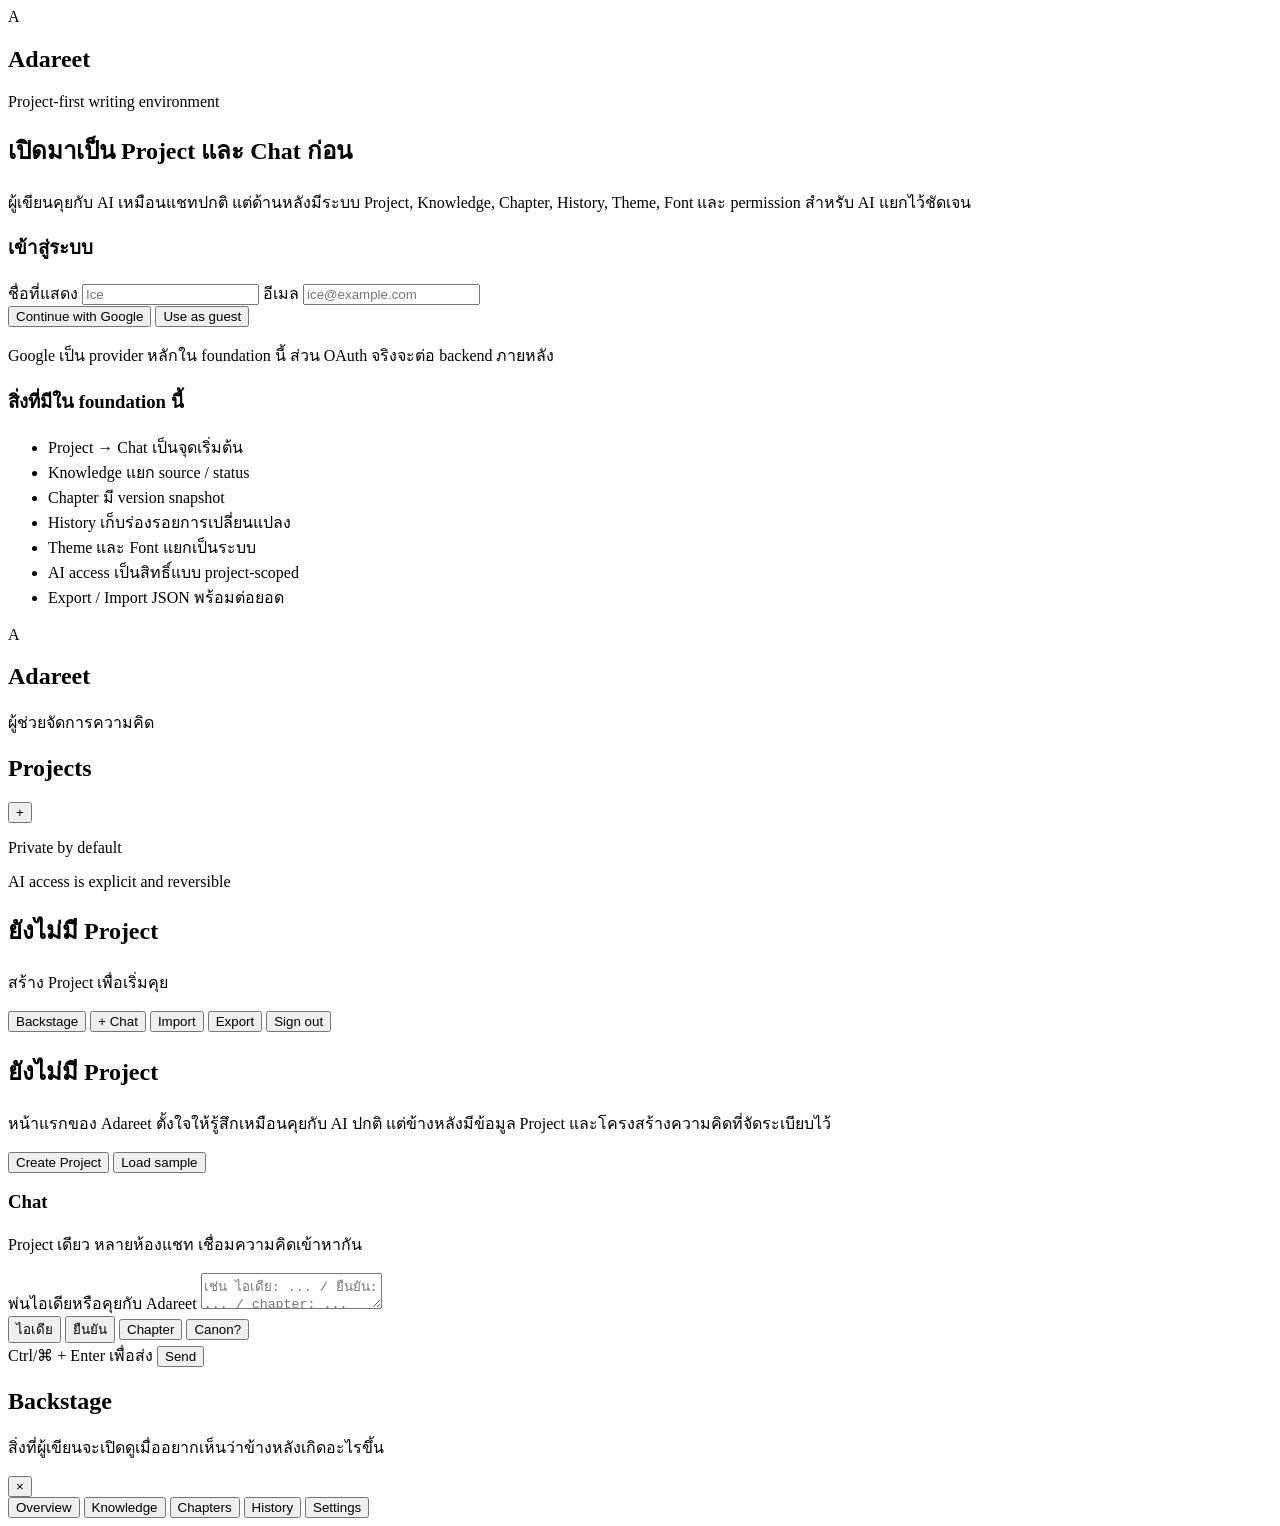
==== v2/index.html @ 90372951 "Create index.html Create v2 foundation index" ====
<!doctype html>
<html lang="th" data-theme="white" data-font="anuphan">
<head>
  <meta charset="utf-8" />
  <meta name="viewport" content="width=device-width, initial-scale=1" />
  <meta name="color-scheme" content="light dark" />
  <meta name="description" content="Adareet Foundation v0.2 — writing environment for project-based thinking." />
  <title>Adareet Foundation v0.2</title>

  <link rel="stylesheet" href="./style.css" />
  <script src="./app.js" defer></script>
</head>
<body>
  <noscript>
    <div class="noscript">
      Adareet ต้องใช้ JavaScript เพื่อทำงาน
    </div>
  </noscript>

  <section id="loginScreen" class="login-screen">
    <div class="login-card">
      <div class="brand">
        <div class="brand-mark" aria-hidden="true">A</div>
        <div>
          <h1>Adareet</h1>
          <p>Project-first writing environment</p>
        </div>
      </div>

      <div class="hero">
        <h2>เปิดมาเป็น Project และ Chat ก่อน</h2>
        <p>
          ผู้เขียนคุยกับ AI เหมือนแชทปกติ แต่ด้านหลังมีระบบ Project, Knowledge, Chapter, History,
          Theme, Font และ permission สำหรับ AI แยกไว้ชัดเจน
        </p>
      </div>

      <div class="login-grid">
        <form id="loginForm" class="login-box">
          <h3>เข้าสู่ระบบ</h3>

          <label class="field">
            <span>ชื่อที่แสดง</span>
            <input id="loginName" type="text" autocomplete="name" placeholder="Ice" />
          </label>

          <label class="field">
            <span>อีเมล</span>
            <input id="loginEmail" type="email" autocomplete="email" placeholder="ice@example.com" />
          </label>

          <div class="button-row">
            <button id="googleLoginBtn" type="button" class="button primary">
              Continue with Google
            </button>
            <button id="guestLoginBtn" type="button" class="button">
              Use as guest
            </button>
          </div>

          <p class="hint">
            Google เป็น provider หลักใน foundation นี้ ส่วน OAuth จริงจะต่อ backend ภายหลัง
          </p>
        </form>

        <aside class="login-box info-box">
          <h3>สิ่งที่มีใน foundation นี้</h3>
          <ul class="feature-list">
            <li>Project → Chat เป็นจุดเริ่มต้น</li>
            <li>Knowledge แยก source / status</li>
            <li>Chapter มี version snapshot</li>
            <li>History เก็บร่องรอยการเปลี่ยนแปลง</li>
            <li>Theme และ Font แยกเป็นระบบ</li>
            <li>AI access เป็นสิทธิ์แบบ project-scoped</li>
            <li>Export / Import JSON พร้อมต่อยอด</li>
          </ul>
        </aside>
      </div>
    </div>
  </section>

  <div id="appShell" class="app-shell is-hidden">
    <aside class="sidebar sidebar-left">
      <div class="brand compact">
        <div class="brand-mark" aria-hidden="true">A</div>
        <div>
          <h1>Adareet</h1>
          <p>ผู้ช่วยจัดการความคิด</p>
        </div>
      </div>

      <div class="sidebar-section">
        <div class="section-head">
          <h2>Projects</h2>
          <button id="newProjectRailBtn" type="button" class="icon-button" aria-label="สร้าง Project ใหม่">+</button>
        </div>
        <div id="projectList" class="project-list" aria-live="polite"></div>
      </div>

      <div class="sidebar-footer">
        <p class="small-note">Private by default</p>
        <p class="small-note">AI access is explicit and reversible</p>
      </div>
    </aside>

    <main class="main-pane">
      <header class="topbar">
        <div class="project-heading">
          <h2 id="currentProjectTitle">ยังไม่มี Project</h2>
          <p id="currentProjectSub" class="muted">สร้าง Project เพื่อเริ่มคุย</p>
        </div>

        <div class="topbar-actions">
          <button id="toggleBackstageBtn" type="button" class="button soft">Backstage</button>
          <button id="newChatBtn" type="button" class="button soft">+ Chat</button>
          <button id="importBtn" type="button" class="button soft">Import</button>
          <button id="exportBtn" type="button" class="button soft">Export</button>
          <button id="signOutBtn" type="button" class="button">Sign out</button>
        </div>
      </header>

      <section id="emptyProjectView" class="empty-state">
        <h2>ยังไม่มี Project</h2>
        <p>
          หน้าแรกของ Adareet ตั้งใจให้รู้สึกเหมือนคุยกับ AI ปกติ แต่ข้างหลังมีข้อมูล Project
          และโครงสร้างความคิดที่จัดระเบียบไว้
        </p>

        <div class="button-row">
          <button id="createFirstProjectBtn" type="button" class="button primary">
            Create Project
          </button>
          <button id="seedProjectBtn" type="button" class="button soft">
            Load sample
          </button>
        </div>
      </section>

      <section id="workspace" class="workspace is-hidden">
        <div class="chat-shell">
          <div class="chat-header">
            <div>
              <h3>Chat</h3>
              <p id="chatSubtitle" class="muted">Project เดียว หลายห้องแชท เชื่อมความคิดเข้าหากัน</p>
            </div>
            <div id="chatStrip" class="chat-strip" aria-label="Chat list"></div>
          </div>

          <div id="messageList" class="message-list" aria-live="polite"></div>

          <div class="composer-card">
            <label class="composer-label" for="composerInput">พ่นไอเดียหรือคุยกับ Adareet</label>
            <textarea
              id="composerInput"
              class="composer-input"
              placeholder="เช่น ไอเดีย: ... / ยืนยัน: ... / chapter: ..."
            ></textarea>

            <div class="composer-actions">
              <div class="quick-actions">
                <button class="button soft quick-action" data-quick="idea" type="button">ไอเดีย</button>
                <button class="button soft quick-action" data-quick="confirm" type="button">ยืนยัน</button>
                <button class="button soft quick-action" data-quick="chapter" type="button">Chapter</button>
                <button class="button soft quick-action" data-quick="canon" type="button">Canon?</button>
              </div>

              <div class="send-group">
                <span class="hint">Ctrl/⌘ + Enter เพื่อส่ง</span>
                <button id="sendBtn" type="button" class="button primary">Send</button>
              </div>
            </div>
          </div>
        </div>
      </section>
    </main>

    <aside id="backstage" class="sidebar sidebar-right open">
      <div class="sidebar-header">
        <div>
          <h2>Backstage</h2>
          <p class="muted">สิ่งที่ผู้เขียนจะเปิดดูเมื่ออยากเห็นว่าข้างหลังเกิดอะไรขึ้น</p>
        </div>
        <button id="closeBackstageMobileBtn" type="button" class="icon-button" aria-label="ปิด backstage">×</button>
      </div>

      <nav class="tab-bar" aria-label="Backstage tabs">
        <button class="tab-button is-active" data-tab="overview" type="button">Overview</button>
        <button class="tab-button" data-tab="knowledge" type="button">Knowledge</button>
        <button class="tab-button" data-tab="chapters" type="button">Chapters</button>
        <button class="tab-button" data-tab="history" type="button">History</button>
        <button class="tab-button" data-tab="settings" type="button">Settings</button>
      </nav>

      <div class="backstage-body">
        <section id="tab-overview" class="tab-panel is-active"></section>
        <section id="tab-knowledge" class="tab-panel is-hidden"></section>
        <section id="tab-chapters" class="tab-panel is-hidden"></section>
        <section id="tab-history" class="tab-panel is-hidden"></section>
        <section id="tab-settings" class="tab-panel is-hidden"></section>
      </div>
    </aside>
  </div>

  <dialog id="projectDialog" class="dialog">
    <form id="projectForm" method="dialog" class="dialog-card">
      <div class="dialog-head">
        <h3>New Project</h3>
        <button type="submit" value="cancel" class="icon-button" aria-label="ปิด">×</button>
      </div>

      <label class="field">
        <span>Project name</span>
        <input id="projectName" type="text" placeholder="Initial D Butterfly Effect" required />
      </label>

      <label class="field">
        <span>Description</span>
        <textarea id="projectDesc" rows="4" placeholder="Short project note"></textarea>
      </label>

      <div class="button-row">
        <button id="createProjectBtn" type="submit" value="default" class="button primary">Create</button>
        <button type="submit" value="cancel" class="button">Cancel</button>
      </div>
    </form>
  </dialog>

  <dialog id="importDialog" class="dialog">
    <form id="importForm" method="dialog" class="dialog-card">
      <div class="dialog-head">
        <h3>Import JSON</h3>
        <button type="submit" value="cancel" class="icon-button" aria-label="ปิด">×</button>
      </div>

      <p class="hint">นำเข้าไฟล์สำรองของ Adareet ทั้งโปรเจกต์ หรือ JSON ที่ export ไว้</p>
      <input id="importFile" type="file" accept="application/json" />

      <div class="button-row">
        <button id="doImportBtn" type="button" class="button primary">Import</button>
        <button type="submit" value="cancel" class="button">Cancel</button>
      </div>
    </form>
  </dialog>

  <dialog id="aiConsentDialog" class="dialog">
    <form id="aiConsentForm" method="dialog" class="dialog-card">
      <div class="dialog-head">
        <h3>Grant project AI access?</h3>
        <button type="submit" value="cancel" class="icon-button" aria-label="ปิด">×</button>
      </div>

      <p class="hint">
        AI จะอ่านบริบทของ Project นี้ก็ต่อเมื่อผู้ใช้อนุญาต และสามารถถอนสิทธิ์ได้ภายหลัง
      </p>

      <div class="button-row">
        <button id="allowAiBtn" type="button" class="button primary">Allow</button>
        <button id="denyAiBtn" type="button" class="button">Deny</button>
      </div>
    </form>
  </dialog>
</body>
</html>
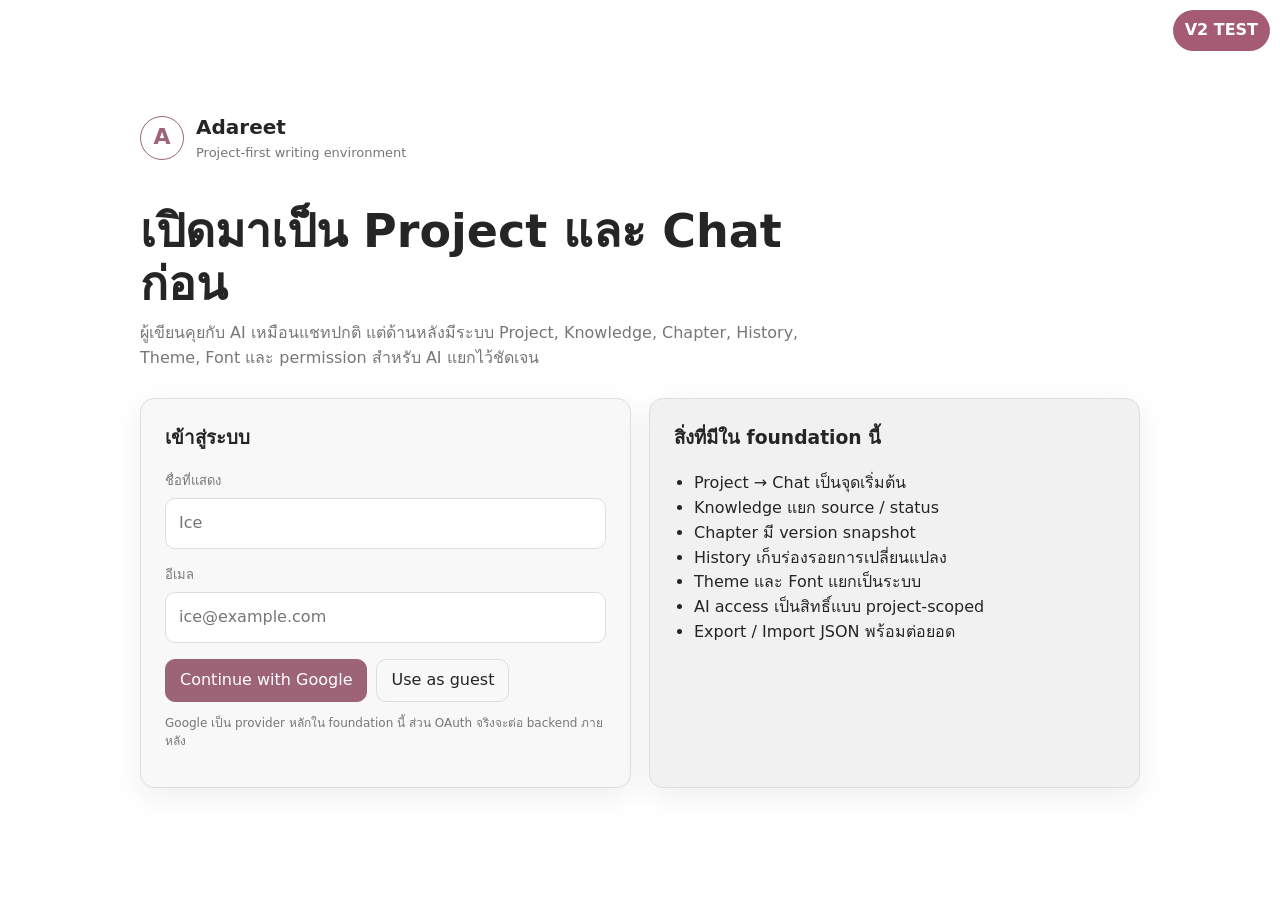
==== commit e8da6093: "Update index.html" ====
--- a/v2/index.html
+++ b/v2/index.html
@@ -259,5 +259,6 @@
       </div>
     </form>
   </dialog>
+<div style="position:fixed;top:10px;right:10px;z-index:99999;background:#a55b73;color:white;padding:8px 12px;border-radius:999px;font-weight:bold;">V2 TEST</div>  
 </body>
 </html>
--- a/v2/style.css
+++ b/v2/style.css
@@ -0,0 +1,719 @@
+:root {
+  --bg: #ffffff;
+  --surface: #f8f8f8;
+  --surface-2: #f1f1f1;
+  --text: #252525;
+  --muted: #777777;
+  --line: #dedede;
+  --accent: #9d6377;
+  --accent-soft: #f1dfe5;
+  --danger: #a94b57;
+  --shadow: 0 8px 30px rgba(0, 0, 0, 0.07);
+  --radius: 14px;
+  --font: "Noto Sans Thai", "Noto Sans", system-ui, sans-serif;
+}
+
+html[data-theme="dark"] {
+  --bg: #171717;
+  --surface: #202020;
+  --surface-2: #292929;
+  --text: #eeeeee;
+  --muted: #a8a8a8;
+  --line: #3a3a3a;
+  --accent: #c4869d;
+  --accent-soft: #432c36;
+  --danger: #dc737d;
+}
+
+html[data-theme="yellow"] {
+  --bg: #fff9df;
+  --surface: #fffdf0;
+  --surface-2: #f7edbd;
+  --text: #332e1e;
+  --muted: #756d51;
+  --line: #dfd4a9;
+  --accent: #9a7650;
+  --accent-soft: #eee0ae;
+}
+
+html[data-font="serif"] {
+  --font: Georgia, "Times New Roman", serif;
+}
+
+html[data-font="system"] {
+  --font: system-ui, -apple-system, BlinkMacSystemFont, sans-serif;
+}
+
+html[data-font="mono"] {
+  --font: "SFMono-Regular", Consolas, monospace;
+}
+
+html[data-font="rounded"] {
+  --font: "Trebuchet MS", system-ui, sans-serif;
+}
+
+* {
+  box-sizing: border-box;
+}
+
+html,
+body {
+  margin: 0;
+  min-height: 100%;
+  background: var(--bg);
+  color: var(--text);
+  font-family: var(--font);
+}
+
+body {
+  min-height: 100vh;
+  line-height: 1.55;
+}
+
+button,
+input,
+textarea,
+select {
+  font: inherit;
+}
+
+button {
+  cursor: pointer;
+}
+
+button:focus-visible,
+input:focus-visible,
+textarea:focus-visible,
+select:focus-visible {
+  outline: 3px solid var(--accent-soft);
+  outline-offset: 2px;
+}
+
+.is-hidden {
+  display: none !important;
+}
+
+.noscript {
+  padding: 16px;
+  background: var(--danger);
+  color: white;
+  text-align: center;
+}
+
+.login-screen {
+  min-height: 100vh;
+  display: grid;
+  place-items: center;
+  padding: 32px 18px;
+  background: var(--bg);
+}
+
+.login-card {
+  width: min(100%, 1000px);
+}
+
+.brand {
+  display: flex;
+  align-items: center;
+  gap: 12px;
+}
+
+.brand.compact {
+  padding-bottom: 22px;
+}
+
+.brand-mark {
+  width: 44px;
+  height: 44px;
+  border: 1px solid var(--accent);
+  border-radius: 50%;
+  display: grid;
+  place-items: center;
+  color: var(--accent);
+  font-size: 22px;
+  font-weight: 700;
+}
+
+.brand h1,
+.brand p {
+  margin: 0;
+}
+
+.brand h1 {
+  font-size: 20px;
+}
+
+.brand p {
+  color: var(--muted);
+  font-size: 13px;
+}
+
+.hero {
+  margin: 42px 0 28px;
+  max-width: 720px;
+}
+
+.hero h2 {
+  margin: 0 0 10px;
+  font-size: clamp(28px, 5vw, 46px);
+  line-height: 1.15;
+}
+
+.hero p {
+  margin: 0;
+  color: var(--muted);
+  font-size: 16px;
+}
+
+.login-grid {
+  display: grid;
+  grid-template-columns: 1fr 1fr;
+  gap: 18px;
+}
+
+.login-box {
+  padding: 24px;
+  border: 1px solid var(--line);
+  border-radius: var(--radius);
+  background: var(--surface);
+  box-shadow: var(--shadow);
+}
+
+.login-box h3 {
+  margin-top: 0;
+}
+
+.info-box {
+  background: var(--surface-2);
+}
+
+.field {
+  display: grid;
+  gap: 7px;
+  margin-bottom: 16px;
+}
+
+.field span {
+  font-size: 13px;
+  color: var(--muted);
+}
+
+.field input,
+.field textarea,
+.composer-input {
+  width: 100%;
+  border: 1px solid var(--line);
+  border-radius: 10px;
+  padding: 12px 13px;
+  background: var(--bg);
+  color: var(--text);
+}
+
+.field textarea,
+.composer-input {
+  resize: vertical;
+}
+
+.button-row {
+  display: flex;
+  flex-wrap: wrap;
+  gap: 9px;
+}
+
+.button {
+  min-height: 40px;
+  border: 1px solid var(--line);
+  border-radius: 10px;
+  padding: 8px 14px;
+  background: var(--surface);
+  color: var(--text);
+}
+
+.button:hover {
+  background: var(--surface-2);
+}
+
+.button.primary {
+  border-color: var(--accent);
+  background: var(--accent);
+  color: white;
+}
+
+.button.soft {
+  border-color: var(--accent-soft);
+  background: var(--accent-soft);
+  color: var(--text);
+}
+
+.button:disabled {
+  opacity: 0.45;
+  cursor: not-allowed;
+}
+
+.icon-button {
+  width: 38px;
+  height: 38px;
+  border: 1px solid var(--line);
+  border-radius: 10px;
+  background: var(--surface);
+  color: var(--text);
+  font-size: 20px;
+}
+
+.hint,
+.muted,
+.small-note {
+  color: var(--muted);
+}
+
+.hint {
+  font-size: 12px;
+}
+
+.feature-list {
+  margin: 0;
+  padding-left: 20px;
+}
+
+.app-shell {
+  min-height: 100vh;
+  display: grid;
+  grid-template-columns: 240px minmax(0, 1fr) 330px;
+  background: var(--bg);
+}
+
+.sidebar {
+  min-width: 0;
+  background: var(--surface);
+  border-color: var(--line);
+}
+
+.sidebar-left {
+  padding: 22px 16px;
+  border-right: 1px solid var(--line);
+  display: flex;
+  flex-direction: column;
+}
+
+.sidebar-right {
+  border-left: 1px solid var(--line);
+  display: flex;
+  flex-direction: column;
+  min-height: 100vh;
+}
+
+.sidebar-section {
+  margin-top: 12px;
+}
+
+.section-head,
+.sidebar-header,
+.topbar,
+.chat-header,
+.composer-actions,
+.composer-actions,
+.send-group {
+  display: flex;
+  align-items: center;
+  justify-content: space-between;
+  gap: 10px;
+}
+
+.section-head h2,
+.sidebar-header h2 {
+  margin: 0;
+  font-size: 15px;
+}
+
+.project-list {
+  display: grid;
+  gap: 7px;
+  margin-top: 10px;
+}
+
+.project-item {
+  width: 100%;
+  padding: 11px 12px;
+  border: 1px solid transparent;
+  border-radius: 10px;
+  background: transparent;
+  color: var(--text);
+  text-align: left;
+}
+
+.project-item:hover,
+.project-item.active {
+  background: var(--accent-soft);
+  border-color: var(--accent-soft);
+}
+
+.project-item strong,
+.project-item span {
+  display: block;
+}
+
+.project-item span {
+  margin-top: 2px;
+  color: var(--muted);
+  font-size: 12px;
+}
+
+.sidebar-footer {
+  margin-top: auto;
+  padding-top: 20px;
+}
+
+.main-pane {
+  min-width: 0;
+  display: flex;
+  flex-direction: column;
+}
+
+.topbar {
+  min-height: 78px;
+  padding: 14px 20px;
+  border-bottom: 1px solid var(--line);
+  background: var(--bg);
+}
+
+.project-heading h2,
+.project-heading p {
+  margin: 0;
+}
+
+.project-heading h2 {
+  font-size: 20px;
+}
+
+.topbar-actions {
+  display: flex;
+  gap: 7px;
+  flex-wrap: wrap;
+  justify-content: flex-end;
+}
+
+.empty-state {
+  width: min(720px, calc(100% - 32px));
+  margin: auto;
+  text-align: center;
+  padding: 40px 20px;
+}
+
+.empty-state h2 {
+  margin-bottom: 8px;
+  font-size: 32px;
+}
+
+.empty-state p {
+  color: var(--muted);
+}
+
+.workspace {
+  min-height: 0;
+  flex: 1;
+  display: flex;
+}
+
+.chat-shell {
+  width: 100%;
+  min-width: 0;
+  display: flex;
+  flex-direction: column;
+}
+
+.chat-header {
+  padding: 16px 20px;
+  border-bottom: 1px solid var(--line);
+}
+
+.chat-header h3,
+.chat-header p {
+  margin: 0;
+}
+
+.chat-strip {
+  display: flex;
+  gap: 6px;
+  overflow-x: auto;
+}
+
+.chat-pill {
+  white-space: nowrap;
+  padding: 7px 10px;
+  border: 1px solid var(--line);
+  border-radius: 999px;
+  background: var(--surface);
+}
+
+.chat-pill.active {
+  border-color: var(--accent);
+  background: var(--accent-soft);
+}
+
+.message-list {
+  flex: 1;
+  min-height: 300px;
+  overflow-y: auto;
+  padding: 22px;
+}
+
+.message {
+  max-width: 760px;
+  margin-bottom: 15px;
+}
+
+.message.user {
+  margin-left: auto;
+}
+
+.message-bubble {
+  padding: 12px 15px;
+  border: 1px solid var(--line);
+  border-radius: 14px;
+  background: var(--surface);
+  white-space: pre-wrap;
+}
+
+.message.user .message-bubble {
+  background: var(--accent-soft);
+}
+
+.message-meta {
+  margin-top: 4px;
+  padding: 0 5px;
+  color: var(--muted);
+  font-size: 11px;
+}
+
+.composer-card {
+  padding: 15px 20px;
+  border-top: 1px solid var(--line);
+  background: var(--surface);
+}
+
+.composer-label {
+  display: block;
+  margin-bottom: 8px;
+  color: var(--muted);
+  font-size: 13px;
+}
+
+.composer-input {
+  min-height: 90px;
+  max-height: 240px;
+}
+
+.composer-actions {
+  margin-top: 9px;
+}
+
+.quick-actions {
+  display: flex;
+  gap: 6px;
+  flex-wrap: wrap;
+}
+
+.send-group {
+  justify-content: flex-end;
+}
+
+.sidebar-header {
+  padding: 18px 16px;
+  border-bottom: 1px solid var(--line);
+}
+
+.tab-bar {
+  display: flex;
+  overflow-x: auto;
+  border-bottom: 1px solid var(--line);
+}
+
+.tab-button {
+  flex: 0 0 auto;
+  padding: 12px 13px;
+  border: 0;
+  border-bottom: 2px solid transparent;
+  background: transparent;
+  color: var(--muted);
+}
+
+.tab-button.is-active {
+  border-bottom-color: var(--accent);
+  color: var(--text);
+}
+
+.backstage-body {
+  flex: 1;
+  overflow-y: auto;
+  padding: 16px;
+}
+
+.tab-panel {
+  min-height: 100%;
+}
+
+.panel {
+  padding: 14px;
+  border: 1px solid var(--line);
+  border-radius: 12px;
+  background: var(--surface);
+}
+
+.panel + .panel {
+  margin-top: 10px;
+}
+
+.panel h3,
+.panel h4,
+.panel p {
+  margin-top: 0;
+}
+
+.data-item {
+  padding: 12px 0;
+  border-bottom: 1px solid var(--line);
+}
+
+.data-item:last-child {
+  border-bottom: 0;
+}
+
+.data-item .label {
+  color: var(--muted);
+  font-size: 12px;
+}
+
+.status {
+  display: inline-flex;
+  align-items: center;
+  padding: 4px 8px;
+  border-radius: 999px;
+  background: var(--surface-2);
+  font-size: 11px;
+}
+
+.status.confirmed {
+  background: var(--accent-soft);
+}
+
+.status.rejected {
+  background: rgba(169, 75, 87, 0.12);
+  color: var(--danger);
+  text-decoration: line-through;
+}
+
+.knowledge-item.rejected {
+  opacity: 0.65;
+  text-decoration: line-through;
+}
+
+.dialog {
+  width: min(520px, calc(100% - 24px));
+  border: 0;
+  border-radius: 16px;
+  padding: 0;
+  background: var(--surface);
+  color: var(--text);
+  box-shadow: 0 20px 70px rgba(0, 0, 0, 0.25);
+}
+
+.dialog::backdrop {
+  background: rgba(0, 0, 0, 0.45);
+}
+
+.dialog-card {
+  padding: 22px;
+}
+
+.dialog-head {
+  display: flex;
+  justify-content: space-between;
+  align-items: center;
+  gap: 10px;
+  margin-bottom: 18px;
+}
+
+.dialog-head h3 {
+  margin: 0;
+}
+
+@media (max-width: 1100px) {
+  .app-shell {
+    grid-template-columns: 210px minmax(0, 1fr);
+  }
+
+  .sidebar-right {
+    position: fixed;
+    z-index: 20;
+    top: 0;
+    right: 0;
+    width: min(380px, 92vw);
+    height: 100vh;
+    box-shadow: -12px 0 35px rgba(0, 0, 0, 0.15);
+    transform: translateX(100%);
+    transition: transform 180ms ease;
+  }
+
+  .sidebar-right.open {
+    transform: translateX(0);
+  }
+}
+
+@media (max-width: 760px) {
+  .login-grid {
+    grid-template-columns: 1fr;
+  }
+
+  .app-shell {
+    display: block;
+  }
+
+  .sidebar-left {
+    display: none;
+  }
+
+  .topbar {
+    align-items: flex-start;
+    flex-direction: column;
+  }
+
+  .topbar-actions {
+    width: 100%;
+    justify-content: flex-start;
+  }
+
+  .topbar-actions .button {
+    flex: 1 1 auto;
+  }
+
+  .chat-header {
+    align-items: flex-start;
+    flex-direction: column;
+  }
+
+  .composer-actions {
+    align-items: stretch;
+    flex-direction: column;
+  }
+
+  .send-group {
+    justify-content: space-between;
+  }
+
+  .message-list {
+    padding: 15px;
+  }
+
+  .composer-card {
+    padding: 12px;
+  }
+}
+
+@media (prefers-reduced-motion: reduce) {
+  *,
+  *::before,
+  *::after {
+    scroll-behavior: auto !important;
+    transition: none !important;
+  }
+}
